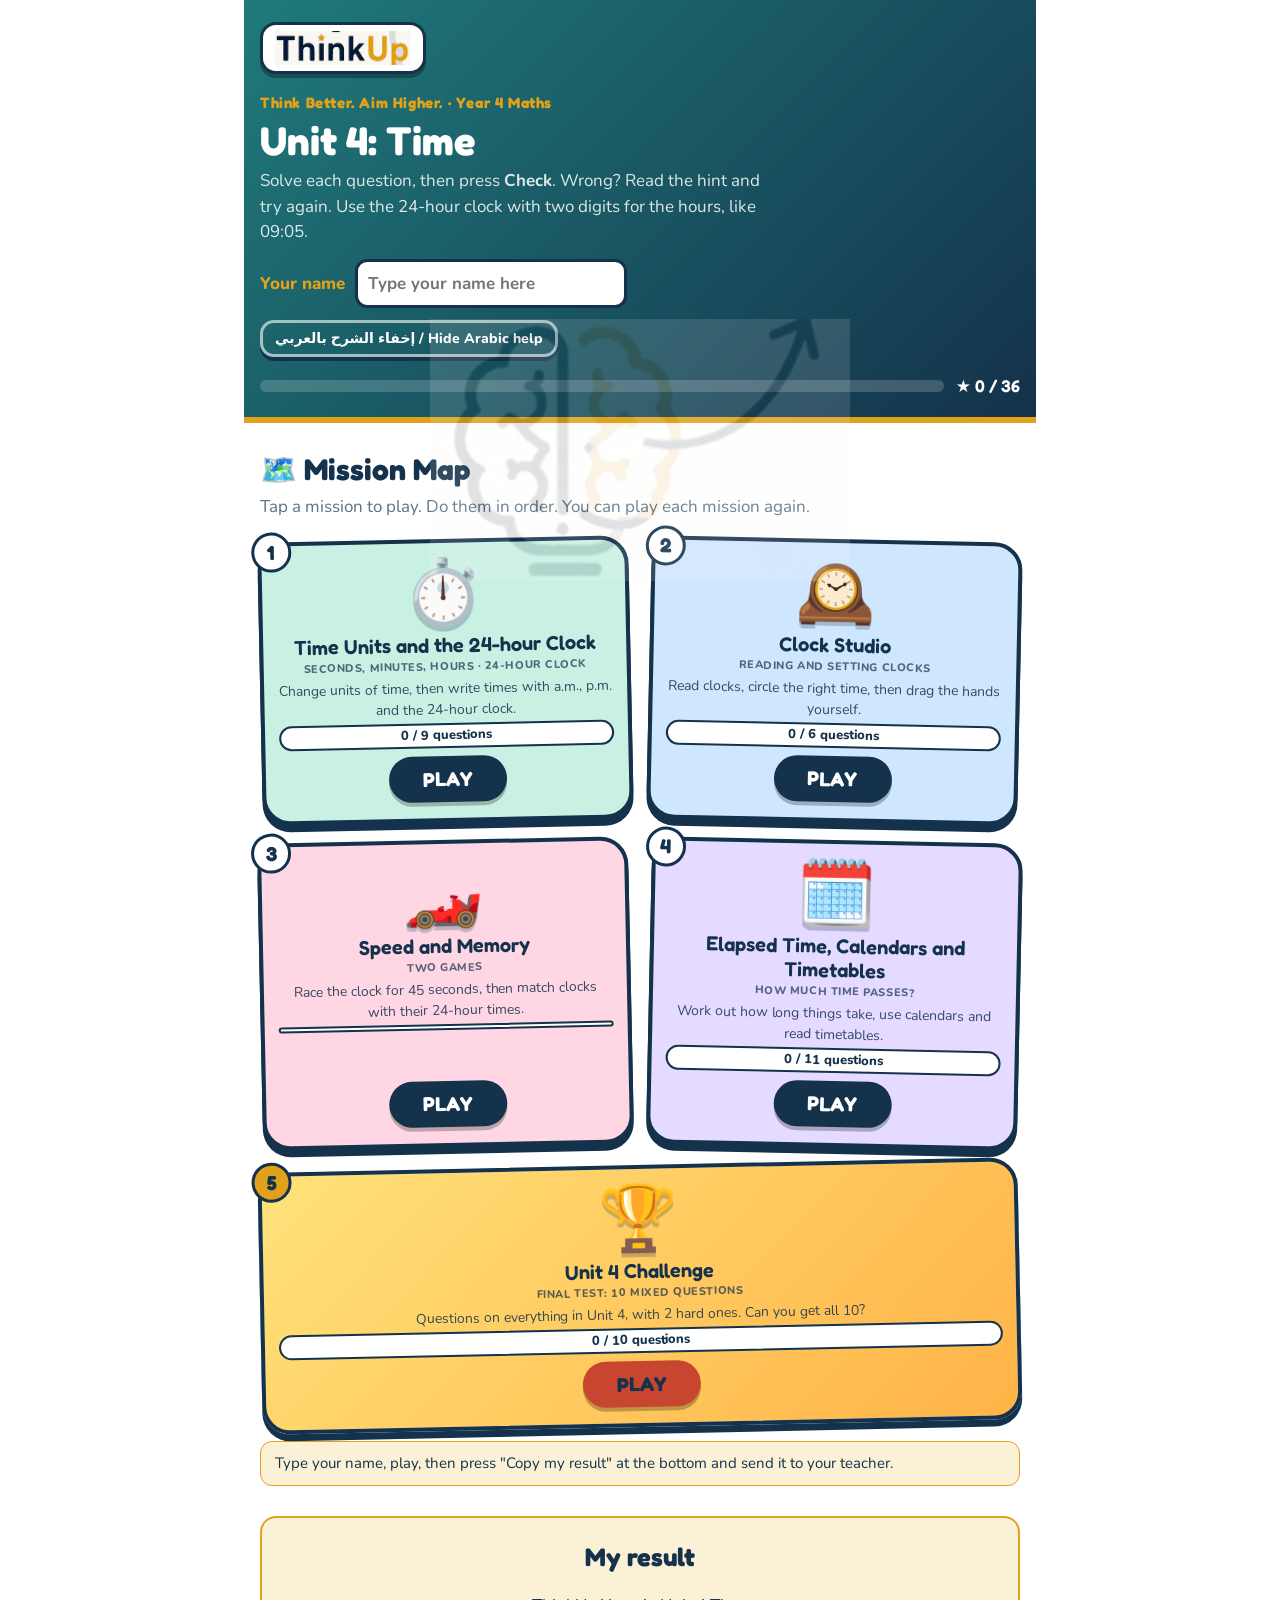
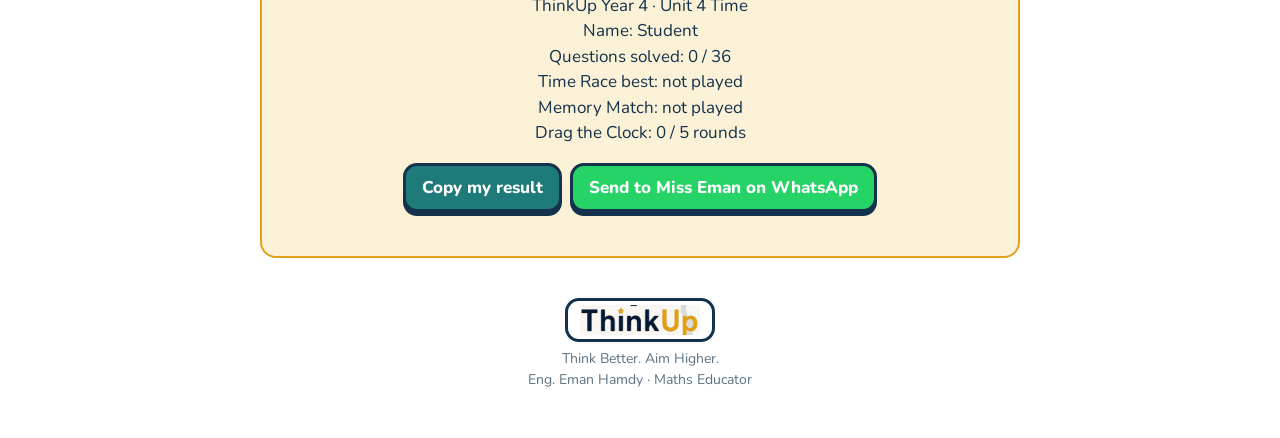
==== index.html @ 6739f4f0 "Add files via upload" ====
<!doctype html>
<html lang="en"><head><meta charset="utf-8"><meta name="viewport" content="width=device-width,initial-scale=1,viewport-fit=cover">
<title>ThinkUp Year 4 Unit 4 Time</title>
<link rel="stylesheet" href="https://fonts.googleapis.com/css2?family=Fredoka:wght@500;600;700&family=Nunito:wght@400;600;700;800&family=Noto+Sans+Arabic:wght@500;700&display=swap">
<link rel="stylesheet" href="style.css"></head><body data-page="map">
<div class="wm" aria-hidden="true"><img alt="" src="brain.png"></div>
<div class="wrap">
<header><div class="in">
  <div class="tulogo"><img alt="ThinkUp" src="logo.png"></div><div class="brand">Think Better. Aim Higher. · Year 4 Maths</div>
  <h1>Unit 4: Time</h1>
  <p>Solve each question, then press <b>Check</b>. Wrong? Read the hint and try again. Use the 24-hour clock with two digits for the hours, like 09:05.</p>
  <div class="namebox"><label for="nm">Your name</label><input type="text" id="nm" maxlength="30" placeholder="Type your name here" autocomplete="off"></div>
  <div class="artog"><button type="button" id="artog">إخفاء الشرح بالعربي / Hide Arabic help</button></div>
  <div class="prog"><div class="bar"><i id="barfill"></i></div><div class="score" id="score">★ 0 / 0</div></div>
</div></header>
<nav id="nav" aria-label="Sections"></nav>
<div class="note" id="savenote" hidden></div>
<section id="sec-games"><h2>Games <small>play and learn</small></h2><p class="sub">Move the hands yourself, race the clock and match the times.</p><div class="games" id="games"></div></section>
<main id="main"></main>
<div class="win" id="resultcard"><h2>My result</h2><p id="resulttext" style="white-space:pre-line"></p><button type="button" id="copyres">Copy my result</button><a class="wa" id="wa" href="#" target="_blank" rel="noopener">Send to Miss Eman on WhatsApp</a><div class="fb info" id="copyfb"></div></div>
<div class="tb" id="teacher" hidden><h2>Teacher board</h2><p class="hint">Only you can see this. It lists the children who opened the page signed in and played.</p><div class="tbl"><table id="ttab"><thead><tr><th>Name</th><th>Questions</th><th>Time Race best</th><th>Memory moves</th><th>Drag rounds</th><th>Updated</th></tr></thead><tbody></tbody></table></div></div>
<div class="win" id="win"><h2>Mission complete! ★</h2><p>You finished every question in this mission. Show your teacher this screen.</p></div>
<footer><div class="tfoot"><img alt="ThinkUp" src="logo.png"><div>Think Better. Aim Higher.<br>Eng. Eman Hamdy · Maths Educator</div></div></footer>
</div>

<script src="app.js"></script>
</body></html>
---- style.css ----
/* Layout: a calm worksheet-like column. Navy header, section chips, one card per question, big friendly feedback. */
:root{
  --bg:#F3F8F8; --card:#FFFFFF; --ink:#14324B; --muted:#5B7284; --line:#D3E2E4;
  --teal:#1F7A7A; --teal-soft:#E1F1EF; --gold:#E0A21B; --gold-soft:#FBF1D6;
  --good:#1E8A4C; --good-soft:#DDF3E6; --bad:#B8402F; --bad-soft:#FBE4DF;
  --face:#FFFFFF; --tick:#14324B; --hand-h:#14324B; --hand-m:#C8452F;
  --head:#14324B; --head-ink:#FFFFFF;
  --display:'Fredoka','Trebuchet MS',system-ui,sans-serif; --body:'Nunito','Segoe UI',system-ui,sans-serif;
}
@media (prefers-color-scheme: dark){:root:not([data-theme="light"]){
  --bg:#0E1B26; --card:#162736; --ink:#E7F0F3; --muted:#9DB3C0; --line:#28414F;
  --teal:#58C2B9; --teal-soft:#16373A; --gold:#F0B83A; --gold-soft:#3A3014;
  --good:#5ED08C; --good-soft:#15372A; --bad:#F08C7C; --bad-soft:#3F2420;
  --face:#1C3243; --tick:#DCE9EE; --hand-h:#E7F0F3; --hand-m:#F08C7C; --head:#0A141D; --head-ink:#FFFFFF; color-scheme:dark}}
:root[data-theme="dark"]{
  --bg:#0E1B26; --card:#162736; --ink:#E7F0F3; --muted:#9DB3C0; --line:#28414F;
  --teal:#58C2B9; --teal-soft:#16373A; --gold:#F0B83A; --gold-soft:#3A3014;
  --good:#5ED08C; --good-soft:#15372A; --bad:#F08C7C; --bad-soft:#3F2420;
  --face:#1C3243; --tick:#DCE9EE; --hand-h:#E7F0F3; --hand-m:#F08C7C; --head:#0A141D; --head-ink:#FFFFFF; color-scheme:dark}
*{box-sizing:border-box}
body{background:var(--bg);color:var(--ink);font-family:var(--body);font-size:17px;line-height:1.5;margin:0;
  padding-left:max(16px,env(safe-area-inset-left,0px));padding-right:max(16px,env(safe-area-inset-right,0px));padding-block:0 48px}
.wrap{max-width:760px;margin:0 auto}
header{background:var(--head);color:var(--head-ink);margin:0 calc(-1*max(16px,env(safe-area-inset-left,0px)));padding:22px max(16px,env(safe-area-inset-left,0px)) 18px}
header .in{max-width:760px;margin:0 auto}
.brand{font-family:var(--display);font-weight:700;font-size:15px;letter-spacing:.04em;color:var(--gold)}
h1{font-family:var(--display);font-weight:700;font-size:clamp(28px,6vw,40px);line-height:1.1;margin:4px 0 6px;text-wrap:balance}
header p{margin:0;opacity:.85;max-width:52ch}
.prog{display:flex;align-items:center;gap:12px;margin-top:16px}
.bar{flex:1;height:12px;border-radius:99px;background:rgba(255,255,255,.18);overflow:hidden}
.bar i{display:block;height:100%;width:0;background:var(--gold);border-radius:99px;transition:width .4s}
.score{font-family:var(--display);font-weight:600;white-space:nowrap}
nav{display:flex;gap:8px;flex-wrap:wrap;margin:18px 0 6px}
nav a{font-weight:700;font-size:14px;text-decoration:none;color:var(--teal);background:var(--teal-soft);padding:7px 13px;border-radius:99px;border:1.5px solid transparent}
nav a:hover,nav a:focus-visible{border-color:var(--teal);outline:none}
nav a.done{background:var(--good-soft);color:var(--good)}
section{margin-top:30px}
section>h2{font-family:var(--display);font-weight:600;font-size:24px;margin:0 0 4px;display:flex;align-items:center;gap:10px}
section>h2 small{font-family:var(--body);font-size:13px;font-weight:700;color:var(--muted);background:var(--card);border:1px solid var(--line);border-radius:99px;padding:2px 10px}
section>p.sub{margin:0 0 12px;color:var(--muted)}
.q{background:var(--card);border:1.5px solid var(--line);border-radius:14px;padding:16px 16px 14px;margin-top:12px;min-width:0}
.q.ok{border-color:var(--good)}
.qh{display:flex;gap:12px;align-items:flex-start}
.num{flex:none;width:34px;height:34px;border-radius:50%;background:var(--teal);color:#fff;font-family:var(--display);font-weight:600;display:grid;place-items:center;font-size:16px}
.q.ok .num{background:var(--good)}
.prompt{font-weight:700;min-width:0}
.prompt .tag{display:inline-block;font-size:12px;font-weight:800;letter-spacing:.06em;text-transform:uppercase;color:var(--gold);margin-right:6px}
.body{margin:12px 0 0 46px;display:flex;flex-direction:column;gap:12px;min-width:0}
.row{display:flex;flex-wrap:wrap;gap:10px;align-items:center}
.row label{font-weight:700}
input[type=text]{font:inherit;font-weight:700;width:6.2em;padding:9px 10px;border-radius:10px;border:2px solid var(--line);background:var(--bg);color:var(--ink);text-align:center}
input[type=text]:focus-visible{outline:none;border-color:var(--teal)}
input[type=text][disabled]{opacity:.8}
button{font:inherit;font-weight:800;cursor:pointer;border-radius:10px;border:2px solid var(--teal);background:var(--teal);color:#fff;padding:9px 16px}
button.ghost{background:transparent;color:var(--teal)}
button:focus-visible{outline:3px solid var(--gold);outline-offset:2px}
button[disabled]{opacity:.5;cursor:default}
.opts{display:flex;flex-wrap:wrap;gap:10px}
.opt{background:var(--bg);color:var(--ink);border:2px solid var(--line);padding:10px 16px;min-width:5.5em}
.opt.sel{border-color:var(--teal);background:var(--teal-soft);color:var(--ink)}
.opt.right{border-color:var(--good);background:var(--good-soft)}
.fb{min-height:1.4em;font-weight:700}
.fb.good{color:var(--good)}.fb.bad{color:var(--bad)}.fb.info{color:var(--muted)}
.clocks{display:flex;flex-wrap:wrap;gap:14px;align-items:flex-end}
.cw{display:flex;flex-direction:column;align-items:center;gap:2px;font-weight:800;color:var(--muted);font-size:14px}
svg.clock{width:132px;height:132px;display:block}
svg.clock.big{width:164px;height:164px}
.face{fill:var(--face);stroke:var(--tick);stroke-width:3}
.tk{stroke:var(--tick);stroke-linecap:round}
.nm{fill:var(--tick);font-family:var(--display);font-weight:600;font-size:17px;text-anchor:middle;dominant-baseline:central}
.hh{stroke:var(--hand-h);stroke-width:7;stroke-linecap:round}
.mh{stroke:var(--hand-m);stroke-width:4.5;stroke-linecap:round}
.pin{fill:var(--tick)}
.stepper{display:flex;align-items:center;gap:8px}
.stepper b{min-width:2.4ch;text-align:center;font-family:var(--display);font-size:20px}
.stepper button{padding:4px 12px;font-size:20px;line-height:1.1}
.cur{font-family:var(--display);font-weight:600;font-size:20px;color:var(--teal)}
.tbl{overflow-x:auto;max-width:100%}
table{border-collapse:collapse;font-size:15px}
th,td{border:1.5px solid var(--line);padding:6px 12px;text-align:center;white-space:nowrap}
th{background:var(--teal-soft);color:var(--ink)}
td.w{font-weight:800;background:var(--gold-soft)}
.cal td{width:2.4em;height:2.2em;padding:2px}
.again{align-self:flex-start}
footer{margin-top:40px;color:var(--muted);font-size:14px;text-align:center}
.win{display:none;margin-top:30px;background:var(--gold-soft);border:2px solid var(--gold);border-radius:16px;padding:20px;text-align:center}
.win h2{font-family:var(--display);margin:0 0 4px}
.win.show{display:block}
@media (max-width:520px){.body{margin-left:0}.qh{align-items:center}}
@media (prefers-reduced-motion:reduce){.bar i{transition:none}}

.namebox{display:flex;flex-wrap:wrap;gap:10px;align-items:center;margin-top:14px}
.namebox label{font-weight:800;color:var(--gold)}
.namebox input{width:min(16em,100%);background:rgba(255,255,255,.95);color:#14324B;border-color:transparent;text-align:left}
.games{display:grid;gap:14px;margin-top:12px}
.g{background:var(--card);border:1.5px solid var(--line);border-radius:16px;padding:16px;min-width:0}
.g h3{font-family:var(--display);font-weight:600;font-size:20px;margin:0 0 2px;display:flex;gap:10px;align-items:center;flex-wrap:wrap}
.g h3 .pill{font-family:var(--body);font-size:12px;font-weight:800;background:var(--gold-soft);color:var(--ink);border:1px solid var(--gold);border-radius:99px;padding:2px 10px}
.g p{margin:0 0 10px;color:var(--muted)}
.gbody{display:flex;flex-direction:column;gap:12px;align-items:flex-start}
.big{font-family:var(--display);font-size:30px;font-weight:700;color:var(--teal);letter-spacing:.02em}
.timer{height:10px;border-radius:99px;background:var(--line);overflow:hidden;align-self:stretch;max-width:360px}
.timer i{display:block;height:100%;width:100%;background:var(--gold);transform-origin:left;transition:width .25s linear}
.mem{display:grid;grid-template-columns:repeat(4,minmax(0,1fr));gap:8px;width:min(100%,420px)}
.card{aspect-ratio:1/1;border-radius:12px;border:2px solid var(--line);background:var(--teal);color:#fff;display:grid;place-items:center;padding:4px;cursor:pointer;font-family:var(--display);font-weight:600;font-size:20px;min-width:0}
.card.up{background:var(--bg);color:var(--ink);cursor:default}
.card.up svg.clock{width:100%;height:auto}
.card.gone{background:var(--good-soft);border-color:var(--good);color:var(--good);cursor:default}
.card .apl{font-size:11px;font-family:var(--body);font-weight:800;color:var(--muted)}
.card .qm{font-size:26px}
.shake{animation:shk .25s}
@keyframes shk{25%{transform:translateX(-6px)}75%{transform:translateX(6px)}}
svg.drag{touch-action:none;cursor:grab;user-select:none;-webkit-user-select:none}
svg.drag .handle{fill:var(--gold);stroke:var(--tick);stroke-width:2}
.hint{font-size:14px;color:var(--muted)}
.tb{margin-top:30px;background:var(--card);border:2px dashed var(--teal);border-radius:16px;padding:16px}
.tb h2{font-family:var(--display);margin:0 0 4px}
.note{background:var(--gold-soft);border:1.5px solid var(--gold);border-radius:12px;padding:10px 14px;font-size:15px;margin-top:14px}
@media (prefers-reduced-motion:reduce){.shake{animation:none}.timer i{transition:none}}
.ar{margin:6px 0 0;font-family:'Noto Sans Arabic','Segoe UI',Tahoma,sans-serif;font-weight:500;font-size:15px;line-height:1.7;color:var(--teal);direction:rtl;text-align:right;background:var(--teal-soft);border-radius:8px;padding:4px 10px}
body.noar .ar{display:none}
.artog{margin-top:12px}.artog button{background:transparent;color:#fff;border-color:rgba(255,255,255,.6);padding:5px 12px;font-size:14px}
.handle.hh2{fill:var(--teal)}
svg.night .face{fill:var(--night)}
:root{--night:#DDE7F6}
@media (prefers-color-scheme: dark){:root:not([data-theme="light"]){--night:#0F2236}}
:root[data-theme="dark"]{--night:#0F2236}

.maplist{display:grid;gap:12px;margin-top:18px}
.mc{display:flex;gap:14px;align-items:center;border:2px solid var(--teal);border-radius:18px;padding:14px 16px;background:var(--card);color:var(--ink);text-decoration:none;min-width:0}
.mc.final{border-color:var(--gold)}
.mc .no{flex:none;width:44px;height:44px;border-radius:50%;background:var(--teal);color:#fff;display:grid;place-items:center;font-family:var(--display);font-weight:700;font-size:20px}
.mc.final .no{background:var(--gold);color:#14324B}
.mc .tx{flex:1;min-width:0}.mc b{display:block;font-family:var(--display);font-size:20px;font-weight:600;line-height:1.2}
.mc .tg{display:block;font-size:12px;font-weight:800;letter-spacing:.05em;color:var(--teal);margin-top:2px}.mc.final .tg{color:var(--gold)}
.mc .ds{display:block;font-size:14px;color:var(--muted);margin-top:2px}
.mc .go{flex:none;background:var(--teal);color:#fff;font-weight:800;border-radius:10px;padding:9px 16px;font-size:15px}
.mc.final .go{background:var(--gold);color:#14324B}
.mc .st{display:block;font-size:13px;font-weight:800;color:var(--good);margin-top:3px}
.mc:hover,.mc:focus-visible{outline:none;box-shadow:0 0 0 3px var(--gold)}
.back{display:inline-block;margin-top:18px;font-weight:800;color:var(--teal);text-decoration:none}
.mission{display:none}.mission.on{display:block}
#mapview.off{display:none}
@media (max-width:520px){.mc{flex-wrap:wrap}.mc .go{margin-left:58px}}

/* ===== Cartoon theme ===== */
:root{--bg:#FFF6D8;--line:#14324B;--ink:#14324B;--card:#fff}
body{background:var(--bg) radial-gradient(circle at 10% 10%,#ffe9a8 0 6%,transparent 6.5%),radial-gradient(circle at 92% 30%,#bfe9ff 0 7%,transparent 7.5%),radial-gradient(circle at 15% 80%,#ffc9d9 0 6%,transparent 6.5%);background-attachment:fixed}
header{background:linear-gradient(135deg,#1F7A7A,#14324B);border-bottom:6px solid var(--gold)}
.q,.g,.tb{border:3px solid #14324B;border-radius:22px;box-shadow:0 5px 0 #14324B}
.q.ok{border-color:var(--good);box-shadow:0 5px 0 var(--good)}
button{border:3px solid #14324B;border-radius:14px;box-shadow:0 4px 0 #14324B;transition:transform .08s,box-shadow .08s}
button:active:not([disabled]){transform:translateY(3px);box-shadow:0 1px 0 #14324B}
button.ghost{background:#fff;color:#14324B}
.opt{background:#fff;font-size:18px}
.num{border:3px solid #14324B;background:var(--gold);color:#14324B}
.q.ok .num{background:var(--good);color:#fff}
input[type=text]{border:3px solid #14324B;border-radius:12px;background:#fff}
.maplist{grid-template-columns:repeat(2,minmax(0,1fr));gap:18px;margin-top:20px}
.mc{display:flex;flex-direction:column;align-items:center;text-align:center;gap:8px;border:4px solid #14324B;border-radius:28px;padding:18px 14px 16px;box-shadow:0 7px 0 #14324B;position:relative;transition:transform .15s}
.mc:nth-child(odd){transform:rotate(-1.2deg)}.mc:nth-child(even){transform:rotate(1.2deg)}
.mc:hover,.mc:focus-visible{transform:translateY(-5px) rotate(0);box-shadow:0 12px 0 #14324B;outline:none}
.mc:nth-child(1){background:#C8F1E4}.mc:nth-child(2){background:#CFE6FF}.mc:nth-child(3){background:#FFD6E3}.mc:nth-child(4){background:#E5DAFF}
.mc.final{grid-column:1/-1;background:linear-gradient(135deg,#FFE27A,#FFB347);border-color:#14324B}
.mc .no{position:absolute;top:-14px;left:-10px;width:40px;height:40px;border:3px solid #14324B;background:#fff;color:#14324B;font-size:20px}
.mc .em{font-size:64px;line-height:1;filter:drop-shadow(0 4px 0 rgba(20,50,75,.25));animation:bob 2.4s ease-in-out infinite}
.mc:nth-child(2) .em{animation-delay:.3s}.mc:nth-child(3) .em{animation-delay:.6s}.mc:nth-child(4) .em{animation-delay:.9s}
@keyframes bob{50%{transform:translateY(-7px) rotate(-4deg)}}
.mc b{font-size:20px}.mc .tg{color:#14324B;opacity:.7}.mc.final .tg{color:#14324B}
.mc .ds{color:#14324B;opacity:.85;font-size:14px}
.mc .go{background:#14324B;color:#fff;font-family:var(--display);font-size:20px;padding:8px 34px;border-radius:99px;margin-top:4px;box-shadow:0 4px 0 rgba(0,0,0,.25)}
.mc.final .go{background:#C8452F}
.mc .st{background:#fff;border:2px solid #14324B;border-radius:99px;padding:1px 10px;color:#14324B}
@media (prefers-reduced-motion:reduce){.mc .em{animation:none}}
.mc{flex-wrap:nowrap!important;justify-content:flex-start}.mc .tx{width:100%;flex:0 1 auto;overflow-wrap:anywhere}.mc .go{margin-left:0!important;margin-top:auto}.mc .tg{font-size:11px}
@media (max-width:420px){.maplist{grid-template-columns:1fr}.mc:nth-child(n){transform:none}}
.back{background:#fff;border:3px solid #14324B;border-radius:99px;padding:4px 16px;box-shadow:0 3px 0 #14324B;color:#14324B}
.mascot{font-size:56px;line-height:1}
.gtip{background:#fff;border:3px dashed #14324B;border-radius:16px;padding:8px 12px;font-size:15px}
.gtip .ar{margin-top:4px}
.big{font-size:34px;background:#FFE27A;border:3px solid #14324B;border-radius:16px;padding:2px 16px;color:#14324B}
.timer{height:18px;border:3px solid #14324B;background:#fff}.timer i{background:#C8452F}
.card{border:3px solid #14324B;border-radius:16px;background:linear-gradient(135deg,#FF8FB1,#FFB347);box-shadow:0 3px 0 #14324B}
.card.up{background:#fff}.card.gone{background:var(--good-soft)}
.wa{display:inline-block;background:#25D366;color:#fff;font-weight:800;text-decoration:none;border:3px solid #14324B;border-radius:14px;padding:9px 16px;box-shadow:0 4px 0 #14324B;margin-left:8px}
.conf{position:fixed;top:-20px;font-size:26px;pointer-events:none;z-index:99;animation:fall 1.6s linear forwards}
@keyframes fall{to{transform:translateY(110vh) rotate(540deg)}}
.tulogo{display:inline-block;background:#fff;border:3px solid #14324B;border-radius:16px;padding:6px 12px;box-shadow:0 4px 0 rgba(0,0,0,.3);margin-bottom:10px}.tulogo img{display:block;height:34px;width:auto}
.wm{position:fixed;inset:0;z-index:50;pointer-events:none;display:grid;place-items:center}
.wm img{width:min(72vw,420px);opacity:.13;mix-blend-mode:multiply}
.tfoot{display:flex;flex-direction:column;align-items:center;gap:6px;margin-top:40px}.tfoot img{height:44px;background:#fff;border:3px solid #14324B;border-radius:14px;padding:4px 12px}
.mhead{display:flex;align-items:center;gap:10px;margin-top:10px;background:#fff;border:3px solid #14324B;border-radius:18px;padding:6px 12px;box-shadow:0 3px 0 #14324B}.mhead img{height:26px}.mhead span{font-family:var(--display);font-weight:700;color:#14324B}
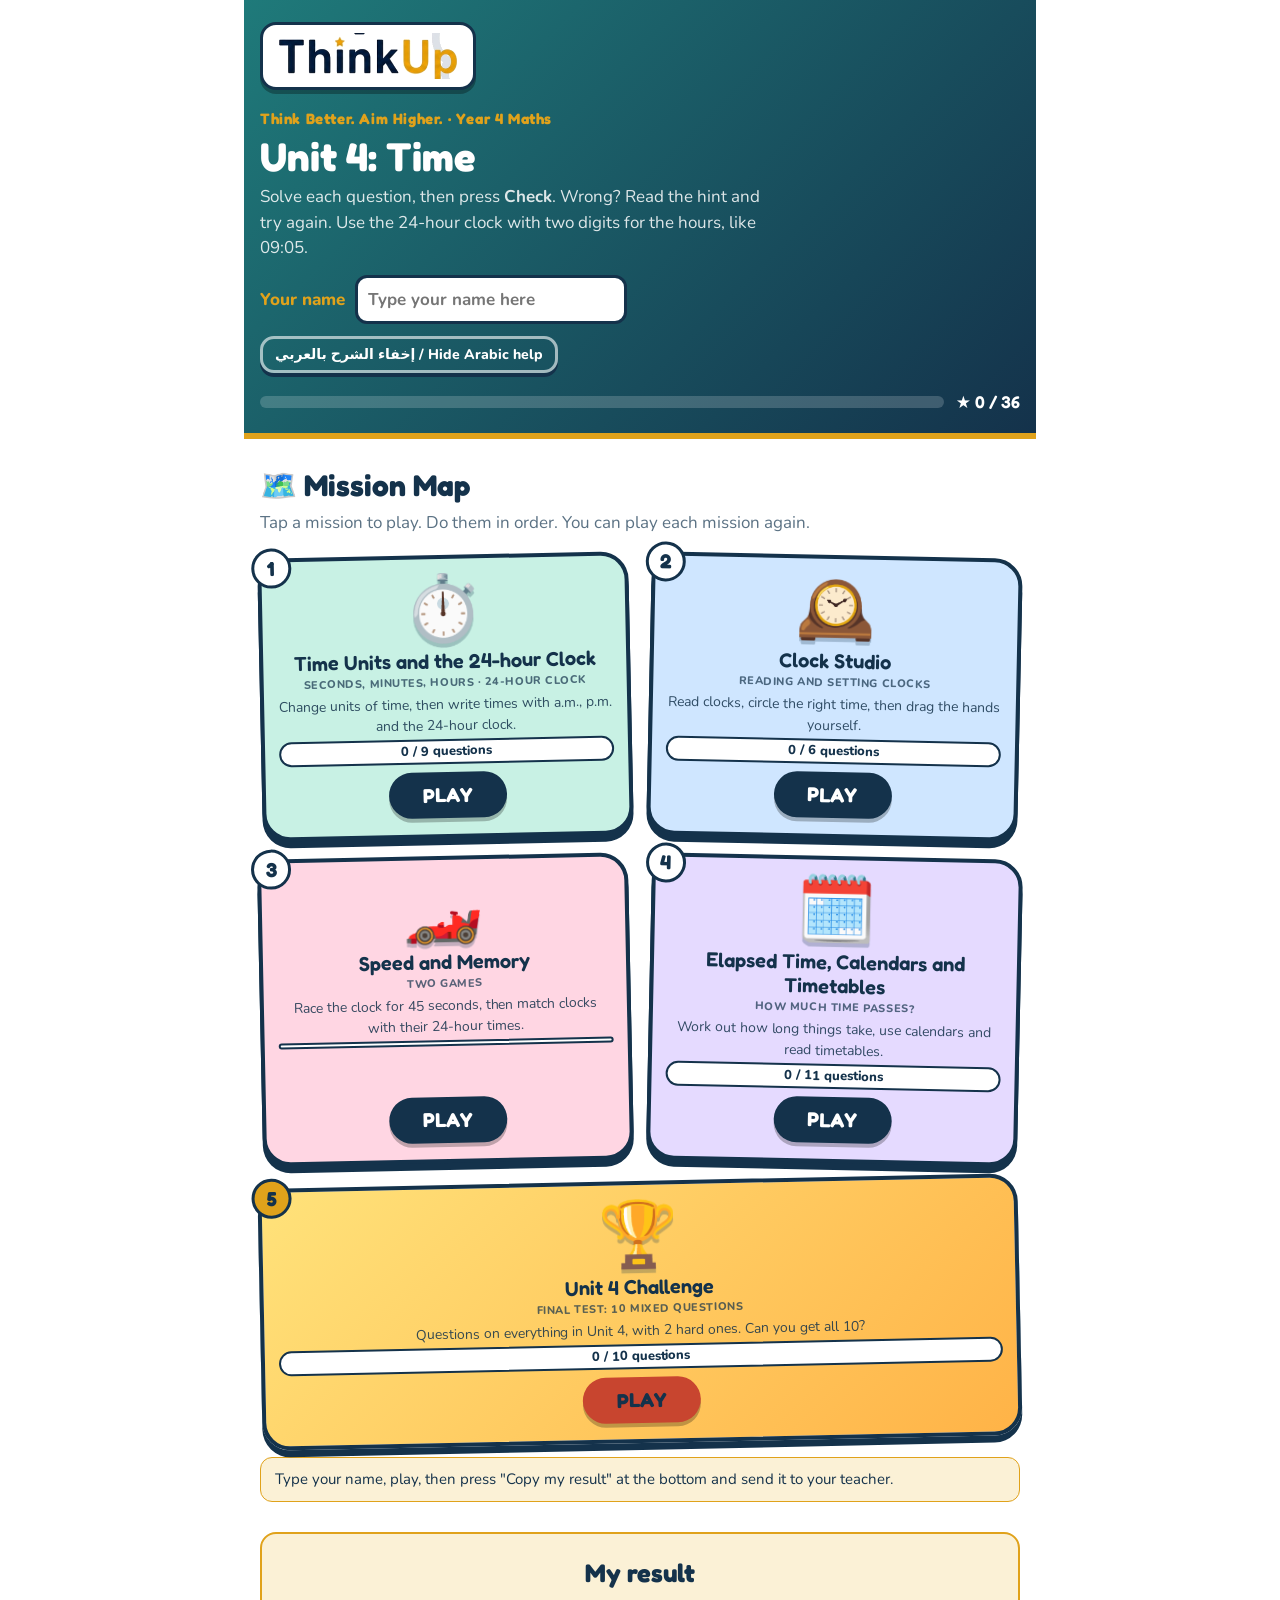
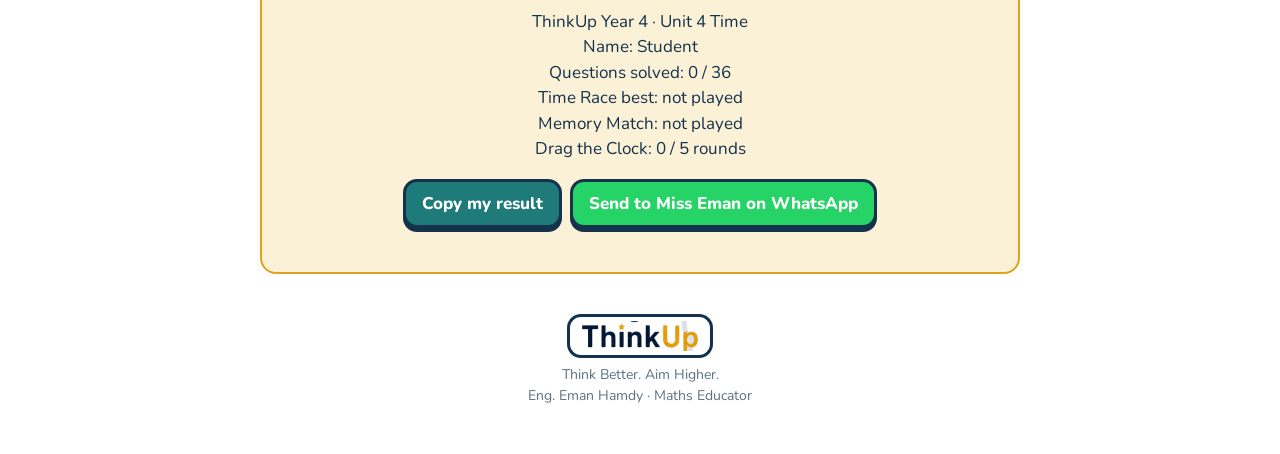
==== commit 4fa6d8cd: "Add files via upload" ====
--- a/index.html
+++ b/index.html
@@ -3,7 +3,6 @@
 <title>ThinkUp Year 4 Unit 4 Time</title>
 <link rel="stylesheet" href="https://fonts.googleapis.com/css2?family=Fredoka:wght@500;600;700&family=Nunito:wght@400;600;700;800&family=Noto+Sans+Arabic:wght@500;700&display=swap">
 <link rel="stylesheet" href="style.css"></head><body data-page="map">
-<div class="wm" aria-hidden="true"><img alt="" src="brain.png"></div>
 <div class="wrap">
 <header><div class="in">
   <div class="tulogo"><img alt="ThinkUp" src="logo.png"></div><div class="brand">Think Better. Aim Higher. · Year 4 Maths</div>
--- a/style.css
+++ b/style.css
@@ -190,3 +190,11 @@
 .wm img{width:min(72vw,420px);opacity:.13;mix-blend-mode:multiply}
 .tfoot{display:flex;flex-direction:column;align-items:center;gap:6px;margin-top:40px}.tfoot img{height:44px;background:#fff;border:3px solid #14324B;border-radius:14px;padding:4px 12px}
 .mhead{display:flex;align-items:center;gap:10px;margin-top:10px;background:#fff;border:3px solid #14324B;border-radius:18px;padding:6px 12px;box-shadow:0 3px 0 #14324B}.mhead img{height:26px}.mhead span{font-family:var(--display);font-weight:700;color:#14324B}
+
+/* ThinkUp identity */
+.wm img{width:min(86vw,520px);opacity:.15;mix-blend-mode:normal}
+.tulogo{background:#fff;padding:8px 16px}.tulogo img{height:46px}
+.gribbon{display:flex;align-items:center;gap:10px;margin:-16px -16px 12px;padding:8px 14px;background:linear-gradient(90deg,#14324B,#1F7A7A);border-radius:18px 18px 0 0;color:#fff;font-family:var(--display);font-weight:600}
+.gribbon img{height:26px;background:#fff;border-radius:10px;padding:3px 8px}.gribbon span{color:#FFD25E;font-size:15px}
+.q,.g{position:relative}
+.q::after,.g::after{content:"";position:absolute;right:10px;bottom:8px;width:58px;height:40px;background:url(brain.png) center/contain no-repeat;opacity:.16;pointer-events:none}
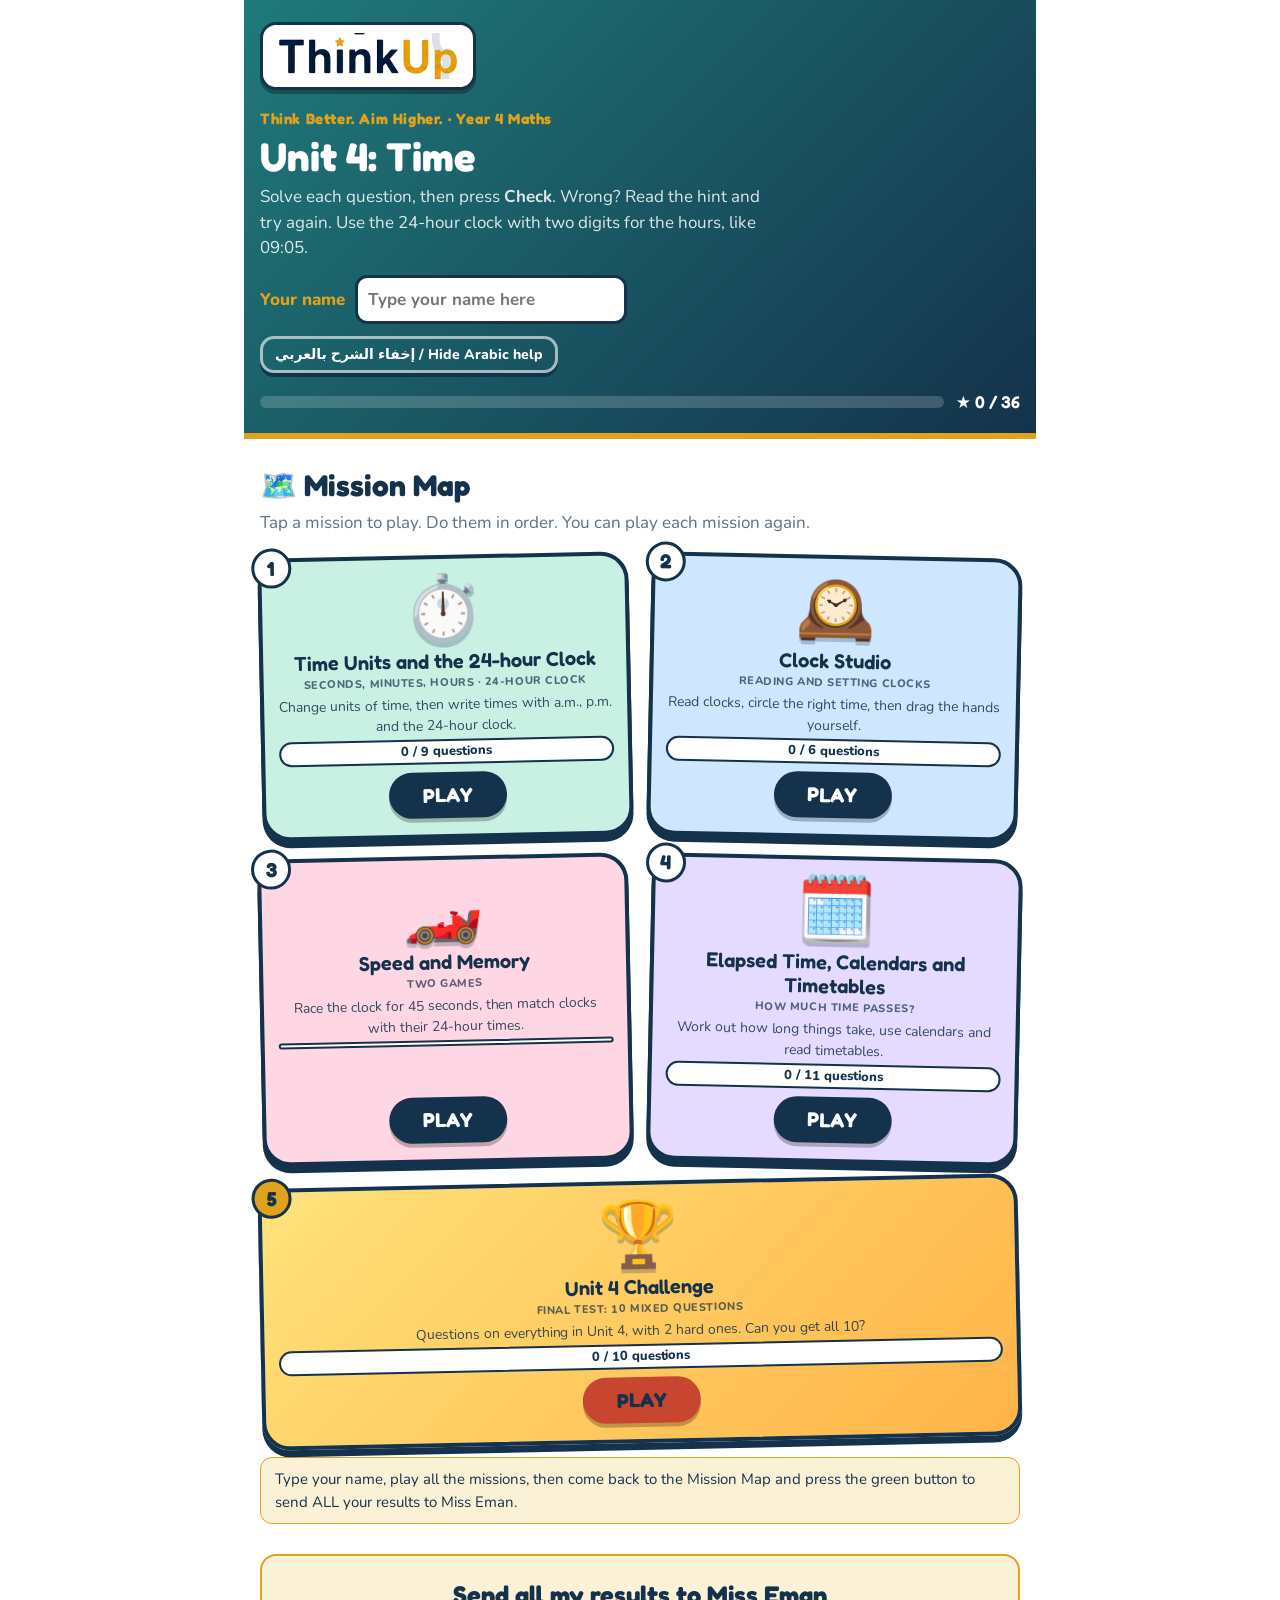
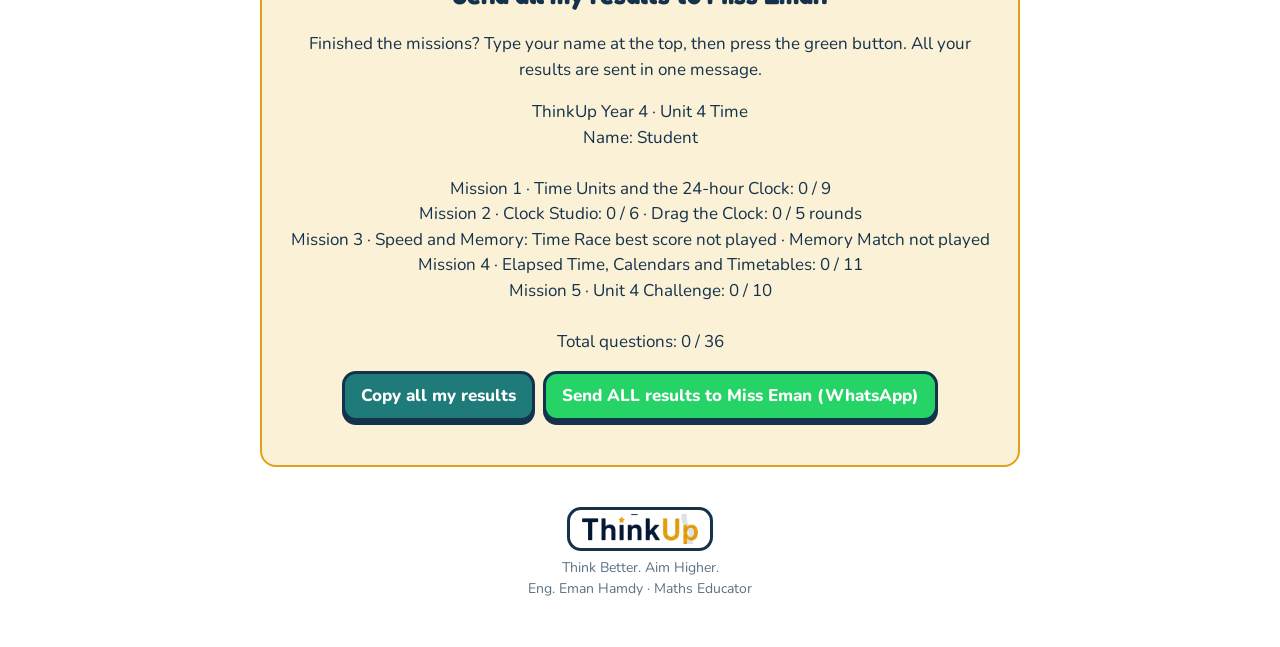
==== commit 27a0c845: "Add files via upload" ====
--- a/index.html
+++ b/index.html
@@ -16,7 +16,7 @@
 <div class="note" id="savenote" hidden></div>
 <section id="sec-games"><h2>Games <small>play and learn</small></h2><p class="sub">Move the hands yourself, race the clock and match the times.</p><div class="games" id="games"></div></section>
 <main id="main"></main>
-<div class="win" id="resultcard"><h2>My result</h2><p id="resulttext" style="white-space:pre-line"></p><button type="button" id="copyres">Copy my result</button><a class="wa" id="wa" href="#" target="_blank" rel="noopener">Send to Miss Eman on WhatsApp</a><div class="fb info" id="copyfb"></div></div>
+<div class="win" id="resultcard"><h2>Send all my results to Miss Eman</h2><p>Finished the missions? Type your name at the top, then press the green button. All your results are sent in one message.</p><p id="resulttext" style="white-space:pre-line"></p><button type="button" id="copyres">Copy all my results</button><a class="wa" id="wa" href="#" target="_blank" rel="noopener">Send ALL results to Miss Eman (WhatsApp)</a><div class="fb info" id="copyfb"></div></div>
 <div class="tb" id="teacher" hidden><h2>Teacher board</h2><p class="hint">Only you can see this. It lists the children who opened the page signed in and played.</p><div class="tbl"><table id="ttab"><thead><tr><th>Name</th><th>Questions</th><th>Time Race best</th><th>Memory moves</th><th>Drag rounds</th><th>Updated</th></tr></thead><tbody></tbody></table></div></div>
 <div class="win" id="win"><h2>Mission complete! ★</h2><p>You finished every question in this mission. Show your teacher this screen.</p></div>
 <footer><div class="tfoot"><img alt="ThinkUp" src="logo.png"><div>Think Better. Aim Higher.<br>Eng. Eman Hamdy · Maths Educator</div></div></footer>
--- a/style.css
+++ b/style.css
@@ -186,15 +186,14 @@
 .conf{position:fixed;top:-20px;font-size:26px;pointer-events:none;z-index:99;animation:fall 1.6s linear forwards}
 @keyframes fall{to{transform:translateY(110vh) rotate(540deg)}}
 .tulogo{display:inline-block;background:#fff;border:3px solid #14324B;border-radius:16px;padding:6px 12px;box-shadow:0 4px 0 rgba(0,0,0,.3);margin-bottom:10px}.tulogo img{display:block;height:34px;width:auto}
-.wm{position:fixed;inset:0;z-index:50;pointer-events:none;display:grid;place-items:center}
-.wm img{width:min(72vw,420px);opacity:.13;mix-blend-mode:multiply}
 .tfoot{display:flex;flex-direction:column;align-items:center;gap:6px;margin-top:40px}.tfoot img{height:44px;background:#fff;border:3px solid #14324B;border-radius:14px;padding:4px 12px}
 .mhead{display:flex;align-items:center;gap:10px;margin-top:10px;background:#fff;border:3px solid #14324B;border-radius:18px;padding:6px 12px;box-shadow:0 3px 0 #14324B}.mhead img{height:26px}.mhead span{font-family:var(--display);font-weight:700;color:#14324B}
 
 /* ThinkUp identity */
-.wm img{width:min(86vw,520px);opacity:.15;mix-blend-mode:normal}
 .tulogo{background:#fff;padding:8px 16px}.tulogo img{height:46px}
 .gribbon{display:flex;align-items:center;gap:10px;margin:-16px -16px 12px;padding:8px 14px;background:linear-gradient(90deg,#14324B,#1F7A7A);border-radius:18px 18px 0 0;color:#fff;font-family:var(--display);font-weight:600}
 .gribbon img{height:26px;background:#fff;border-radius:10px;padding:3px 8px}.gribbon span{color:#FFD25E;font-size:15px}
 .q,.g{position:relative}
+
+.q,.g{position:relative}
 .q::after,.g::after{content:"";position:absolute;right:10px;bottom:8px;width:58px;height:40px;background:url(brain.png) center/contain no-repeat;opacity:.16;pointer-events:none}
